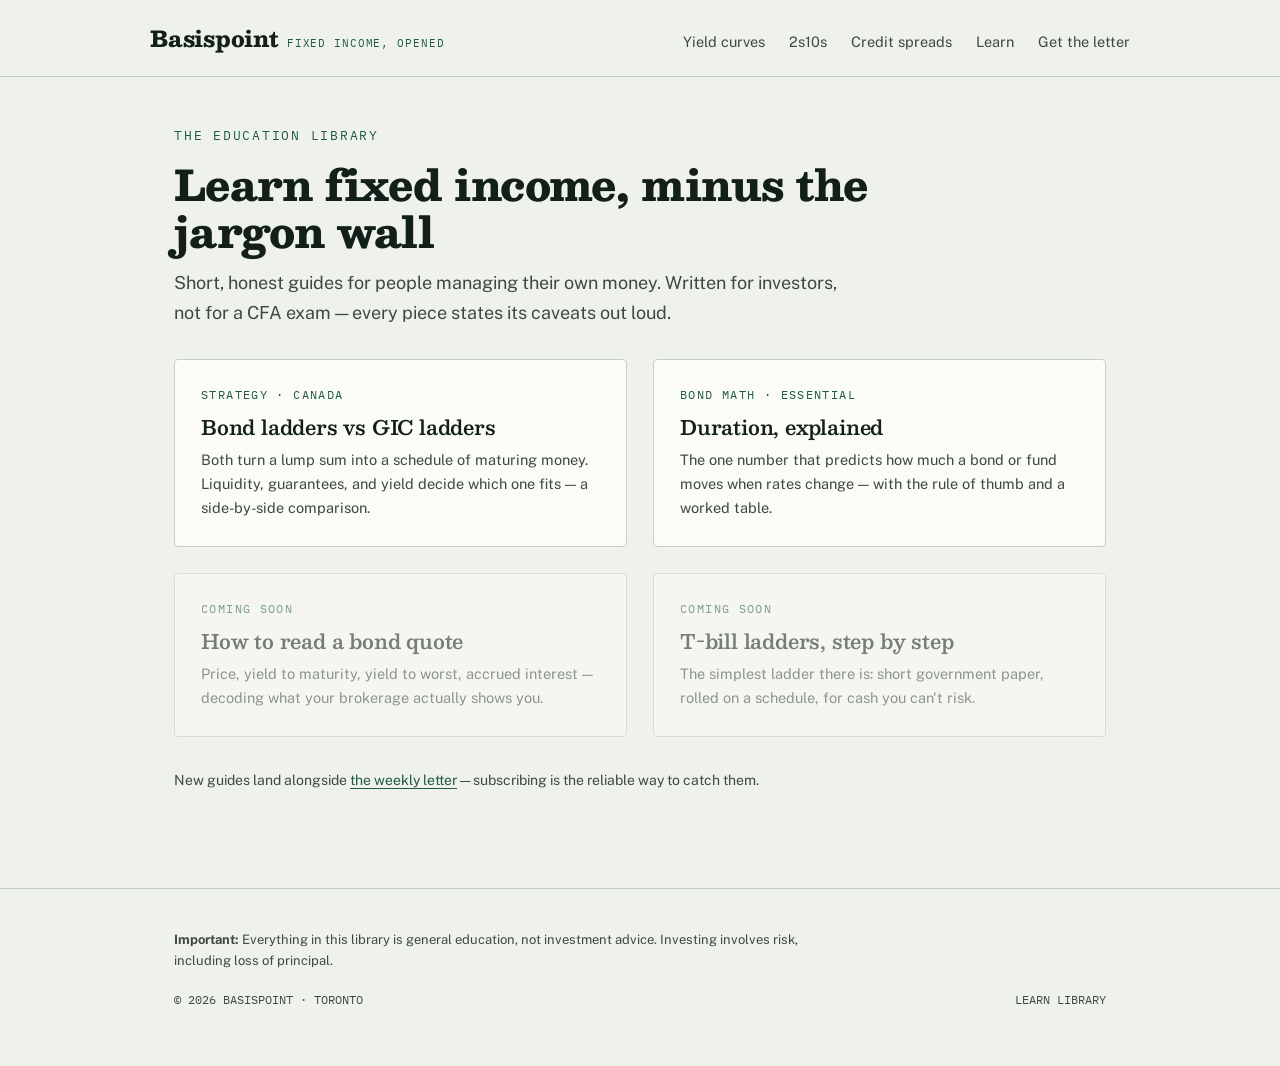
==== pages/learn/index.html @ b0d2ce09 "Phase 1.7" ====
<!DOCTYPE html>
<html lang="en">
<head>
<meta charset="UTF-8">
<meta name="viewport" content="width=device-width, initial-scale=1.0">
<title>Learn Fixed Income — The Basispoint Education Library</title>
<meta name="description" content="Plain-language guides to bonds for self-directed investors: ladders, duration, yield curves, and how the bond market actually works. Free, no jargon walls.">
<meta property="og:title" content="Learn Fixed Income — The Basispoint Education Library">
<meta property="og:description" content="Plain-language bond guides for self-directed investors.">
<meta property="og:type" content="website">
<meta property="og:url" content="https://bondtracker.ca/pages/learn/index.html">
<link rel="icon" type="image/svg+xml" href="/favicon.svg">
<link rel="preconnect" href="https://fonts.googleapis.com">
<link rel="preconnect" href="https://fonts.gstatic.com" crossorigin>
<link href="https://fonts.googleapis.com/css2?family=Besley:wght@400;600;800&family=Public+Sans:wght@400;500;600&family=IBM+Plex+Mono:wght@400;500&display=swap" rel="stylesheet">
<link rel="stylesheet" href="../../assets/style.css">
<style>
  .lib{display:grid;grid-template-columns:1fr 1fr;gap:26px;margin:32px 0}
  .art{background:#FBFBF8;border:1px solid var(--rule);border-radius:4px;padding:26px;display:block;text-decoration:none;color:var(--ink)}
  .art:hover{border-color:var(--green)}
  .art .k{font-family:var(--mono);font-size:11.5px;letter-spacing:.12em;text-transform:uppercase;color:var(--green);display:block;margin-bottom:10px}
  .art h2{font-family:var(--display);font-weight:600;font-size:20px;margin:0 0 8px;line-height:1.25}
  .art p{font-size:14.5px;color:var(--ink-soft);margin:0}
  .art.soon{opacity:.55;pointer-events:none}
  @media (max-width:820px){.lib{grid-template-columns:1fr}}
</style>
</head>
<body>

<header>
  <div class="wrap nav">
    <a class="logo" href="../../index.html">Basispoint<small>FIXED INCOME, OPENED</small></a>
    <nav class="nav-links">
      <a href="../yield-curve.html">Yield curves</a>
      <a href="../2s10s.html">2s10s</a>
      <a href="../credit-spreads.html">Credit spreads</a>
      <a href="index.html">Learn</a>
      <a href="../../index.html#signup">Get the letter</a>
    </nav>
  </div>
</header>

<main>
  <div class="wrap">
    <p class="eyebrow">The education library</p>
    <h1>Learn fixed income, minus the jargon wall</h1>
    <p class="lede">Short, honest guides for people managing their own money. Written for investors, not for a CFA exam — every piece states its caveats out loud.</p>

    <div class="lib">
      <a class="art" href="bond-ladders-vs-gics.html">
        <span class="k">Strategy · Canada</span>
        <h2>Bond ladders vs GIC ladders</h2>
        <p>Both turn a lump sum into a schedule of maturing money. Liquidity, guarantees, and yield decide which one fits — a side-by-side comparison.</p>
      </a>
      <a class="art" href="duration.html">
        <span class="k">Bond math · Essential</span>
        <h2>Duration, explained</h2>
        <p>The one number that predicts how much a bond or fund moves when rates change — with the rule of thumb and a worked table.</p>
      </a>
      <a class="art soon" href="#">
        <span class="k">Coming soon</span>
        <h2>How to read a bond quote</h2>
        <p>Price, yield to maturity, yield to worst, accrued interest — decoding what your brokerage actually shows you.</p>
      </a>
      <a class="art soon" href="#">
        <span class="k">Coming soon</span>
        <h2>T-bill ladders, step by step</h2>
        <p>The simplest ladder there is: short government paper, rolled on a schedule, for cash you can't risk.</p>
      </a>
    </div>

    <p class="note">New guides land alongside <a href="../../index.html#signup">the weekly letter</a> — subscribing is the reliable way to catch them.</p>
  </div>
</main>

<footer>
  <div class="wrap">
    <p class="disclaimer"><strong>Important:</strong> Everything in this library is general education, not investment advice. Investing involves risk, including loss of principal.</p>
    <div class="foot-row">
      <span>© 2026 BASISPOINT · TORONTO</span>
      <span>LEARN LIBRARY</span>
    </div>
  </div>
</footer>
</body>
</html>
---- assets/style.css ----
/* Basispoint shared styles for content pages (pages/*.html).
   Same design system as index.html: engraved-certificate palette,
   Besley display / Public Sans body / IBM Plex Mono data. */

:root{
  --paper:#EFF1EC;
  --paper-deep:#E4E8E1;
  --ink:#122019;
  --ink-soft:#3C4A42;
  --green:#1E5B43;
  --green-deep:#143D2E;
  --seal:#B33A2B;
  --rule:#C7CFC6;
  --mono:'IBM Plex Mono',monospace;
  --body:'Public Sans',system-ui,sans-serif;
  --display:'Besley',Georgia,serif;
}
*{margin:0;padding:0;box-sizing:border-box}
html{scroll-behavior:smooth}
body{background:var(--paper);color:var(--ink);font-family:var(--body);font-size:17px;line-height:1.65;-webkit-font-smoothing:antialiased}
a{color:var(--green);text-decoration-thickness:1px;text-underline-offset:3px}
a:focus-visible,button:focus-visible{outline:2px solid var(--green);outline-offset:3px}
.wrap{max-width:980px;margin:0 auto;padding:0 24px}

/* header */
header{border-bottom:1px solid var(--rule)}
.nav{display:flex;align-items:baseline;justify-content:space-between;padding:20px 0}
.logo{font-family:var(--display);font-weight:800;font-size:22px;letter-spacing:-.01em;color:var(--ink);text-decoration:none}
.logo small{font-family:var(--mono);font-weight:400;font-size:11px;color:var(--green);margin-left:8px;letter-spacing:.08em}
.nav-links{display:flex;gap:24px;font-size:14.5px}
.nav-links a{color:var(--ink-soft);text-decoration:none}
.nav-links a:hover{color:var(--green);text-decoration:underline}

/* article layout */
main{padding:48px 0 24px}
.eyebrow{font-family:var(--mono);font-size:12.5px;letter-spacing:.14em;text-transform:uppercase;color:var(--green);margin-bottom:14px}
h1{font-family:var(--display);font-weight:800;font-size:clamp(30px,4vw,42px);line-height:1.12;letter-spacing:-.015em;margin-bottom:14px;max-width:26ch}
h2{font-family:var(--display);font-weight:600;font-size:clamp(22px,2.6vw,28px);letter-spacing:-.01em;margin:52px 0 12px}
.lede{font-size:18px;color:var(--ink-soft);max-width:62ch;margin-bottom:8px}
.stamp{font-family:var(--mono);font-size:12.5px;color:var(--ink-soft);margin-bottom:36px}
p{max-width:68ch;margin-bottom:16px}
p.note{font-size:14px;color:var(--ink-soft)}

/* chart cards */
.card-grid{display:grid;grid-template-columns:1fr 1fr;gap:26px;margin:28px 0}
.chart-card{background:var(--paper-deep);border:1px solid var(--rule);border-radius:4px;padding:18px 18px 10px;position:relative}
.chart-card .tag{position:absolute;top:-11px;left:16px;background:var(--green);color:var(--paper);font-family:var(--mono);font-size:11px;letter-spacing:.1em;padding:3px 10px;border-radius:2px}
.chart-card figcaption{font-family:var(--mono);font-size:11.5px;color:var(--ink-soft);padding:8px 4px 6px;display:flex;justify-content:space-between}
.chart-card svg{display:block;width:100%;height:auto}
.chart-card svg text{font-family:var(--mono)}
.chart-wide{margin:28px 0}

/* data tables */
table{border-collapse:collapse;width:100%;max-width:560px;margin:20px 0 8px;font-size:15px}
caption{font-family:var(--mono);font-size:12px;letter-spacing:.1em;text-transform:uppercase;color:var(--ink-soft);text-align:left;padding-bottom:8px}
th,td{text-align:right;padding:9px 14px;border-bottom:1px solid var(--rule)}
th:first-child,td:first-child{text-align:left}
th{font-family:var(--mono);font-size:12px;letter-spacing:.08em;text-transform:uppercase;color:var(--ink-soft);font-weight:500}
td{font-family:var(--mono);font-size:14.5px}
td.up{color:var(--green)}
td.down{color:var(--seal)}

/* footer */
footer{padding:40px 0 56px;border-top:1px solid var(--rule);margin-top:56px}
.disclaimer{font-size:13px;color:var(--ink-soft);max-width:80ch;margin-bottom:18px}
.foot-row{display:flex;justify-content:space-between;font-family:var(--mono);font-size:12px;color:var(--ink-soft);flex-wrap:wrap;gap:10px}

@media (max-width:820px){
  .card-grid{grid-template-columns:1fr}
  .nav-links{display:none}
}
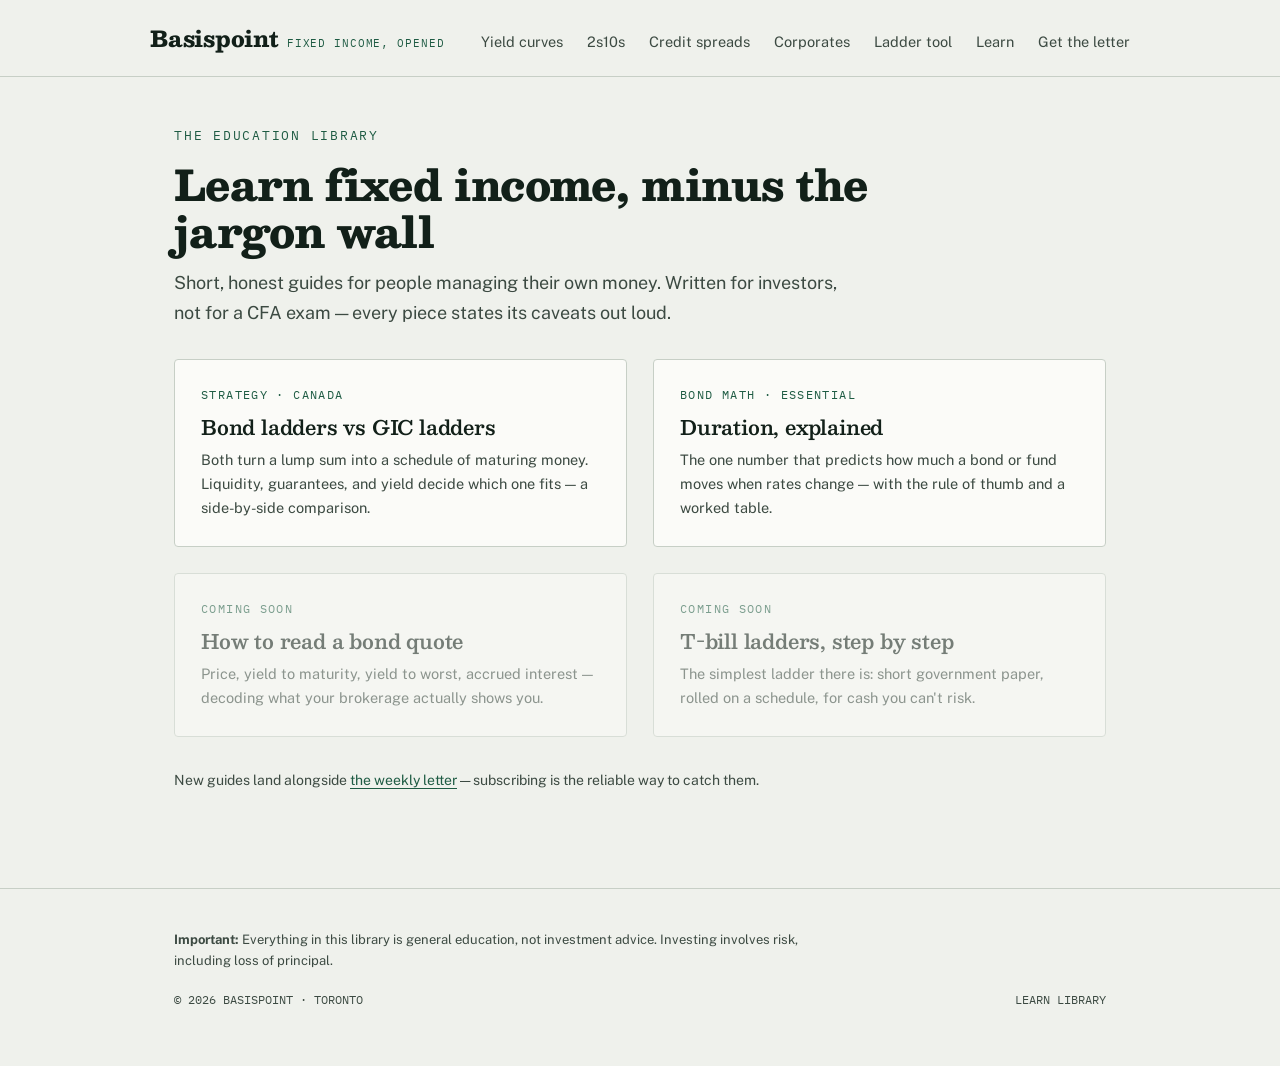
==== commit bbbdcd26: "Phase 2" ====
--- a/pages/learn/index.html
+++ b/pages/learn/index.html
@@ -34,6 +34,8 @@
       <a href="../yield-curve.html">Yield curves</a>
       <a href="../2s10s.html">2s10s</a>
       <a href="../credit-spreads.html">Credit spreads</a>
+      <a href="../corporate-bonds.html">Corporates</a>
+      <a href="../ladder-builder.html">Ladder tool</a>
       <a href="index.html">Learn</a>
       <a href="../../index.html#signup">Get the letter</a>
     </nav>
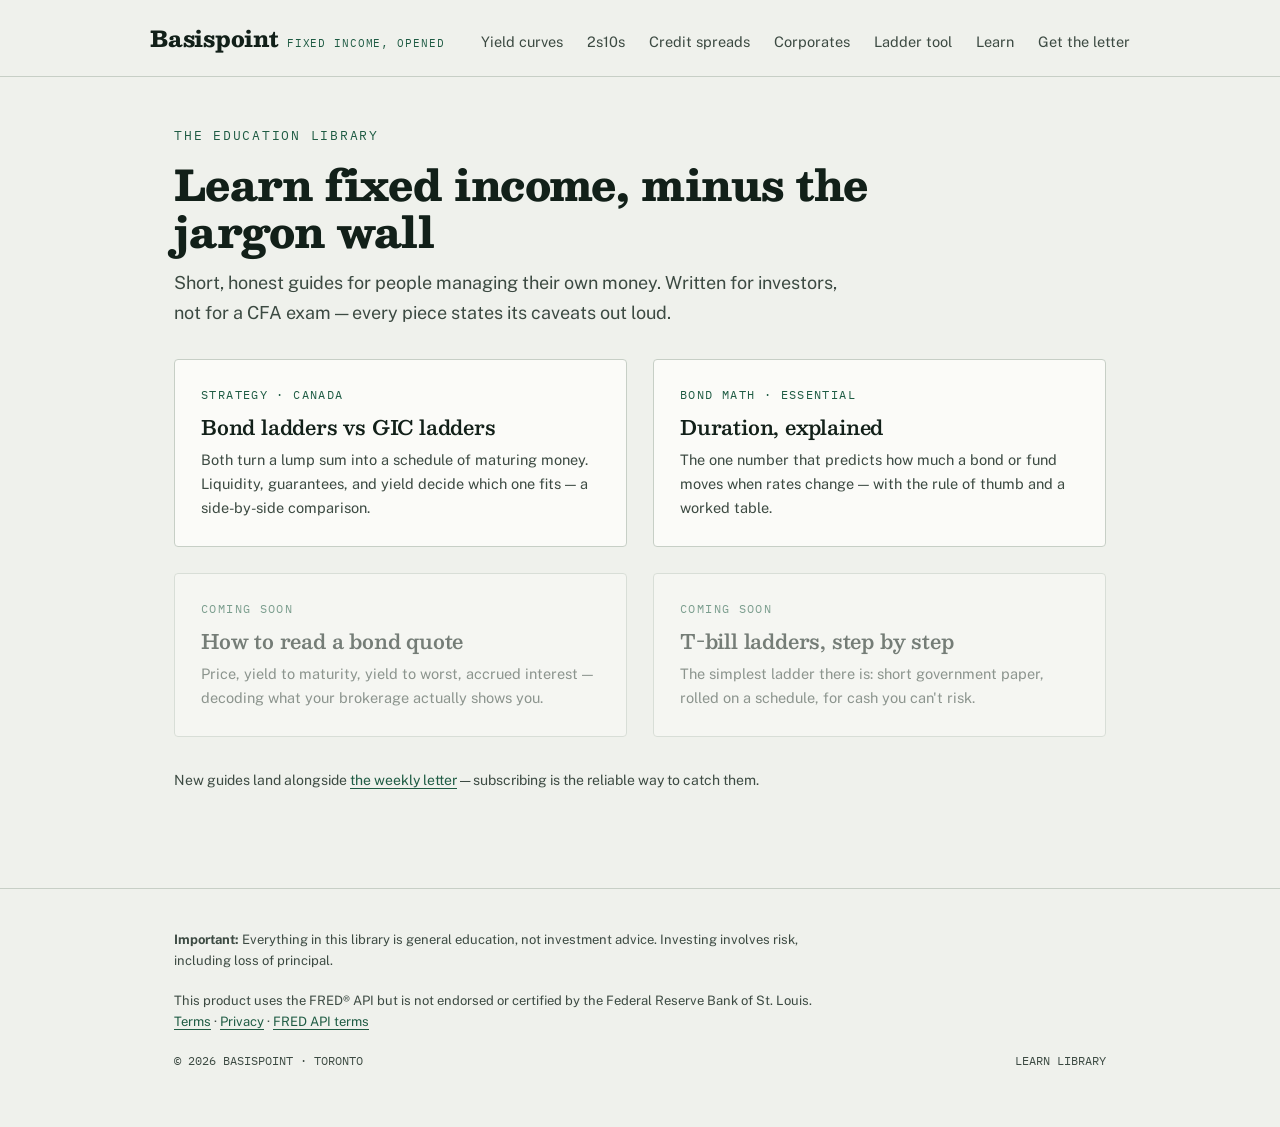
==== commit 56c3cabc: "Apply review fixes: data licensing, FINRA fetch, site settings, legal drafts - Stop fetching and sho" ====
--- a/pages/learn/index.html
+++ b/pages/learn/index.html
@@ -78,11 +78,14 @@
 <footer>
   <div class="wrap">
     <p class="disclaimer"><strong>Important:</strong> Everything in this library is general education, not investment advice. Investing involves risk, including loss of principal.</p>
+    <p class="disclaimer">This product uses the FRED® API but is not endorsed or certified by the Federal Reserve Bank of St. Louis. <a href="../terms.html">Terms</a> · <a href="../privacy.html">Privacy</a> · <a href="https://fred.stlouisfed.org/docs/api/terms_of_use.html" rel="noopener">FRED API terms</a></p>
     <div class="foot-row">
       <span>© 2026 BASISPOINT · TORONTO</span>
       <span>LEARN LIBRARY</span>
     </div>
   </div>
 </footer>
+<script src="../../assets/config.js"></script>
+<script src="../../assets/site.js"></script>
 </body>
-</html>+</html>
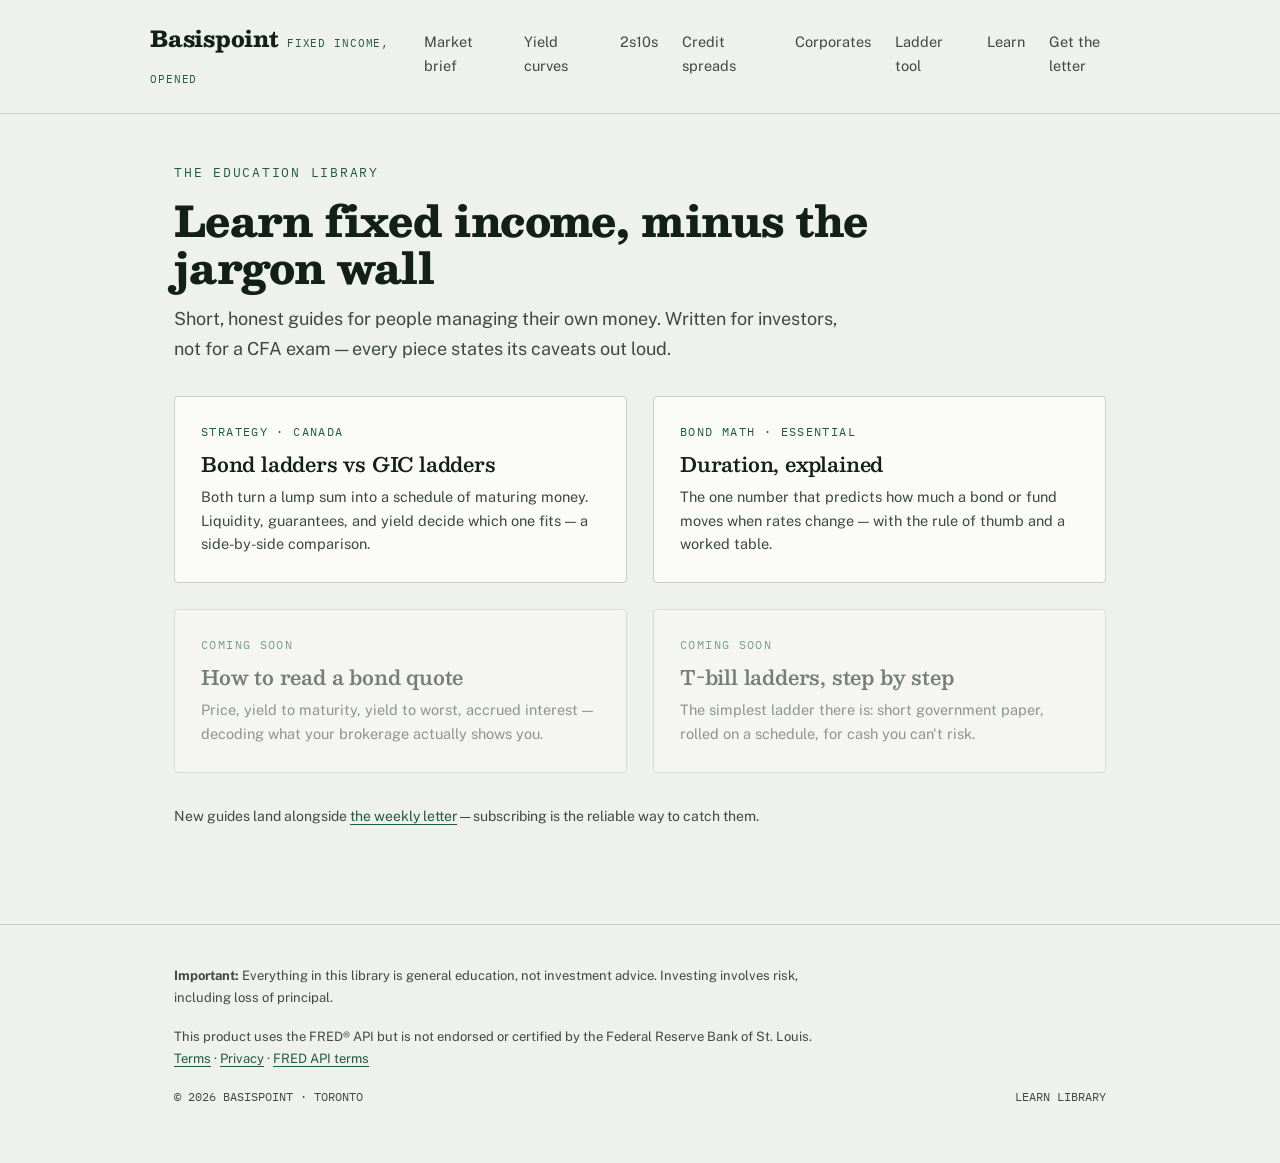
==== commit 446509e4: "Add market brief: policy rates, real yields, history backfill - fetch_data: Fed funds target range, " ====
--- a/pages/learn/index.html
+++ b/pages/learn/index.html
@@ -31,6 +31,7 @@
   <div class="wrap nav">
     <a class="logo" href="../../index.html">Basispoint<small>FIXED INCOME, OPENED</small></a>
     <nav class="nav-links">
+      <a href="../market-brief.html">Market brief</a>
       <a href="../yield-curve.html">Yield curves</a>
       <a href="../2s10s.html">2s10s</a>
       <a href="../credit-spreads.html">Credit spreads</a>
